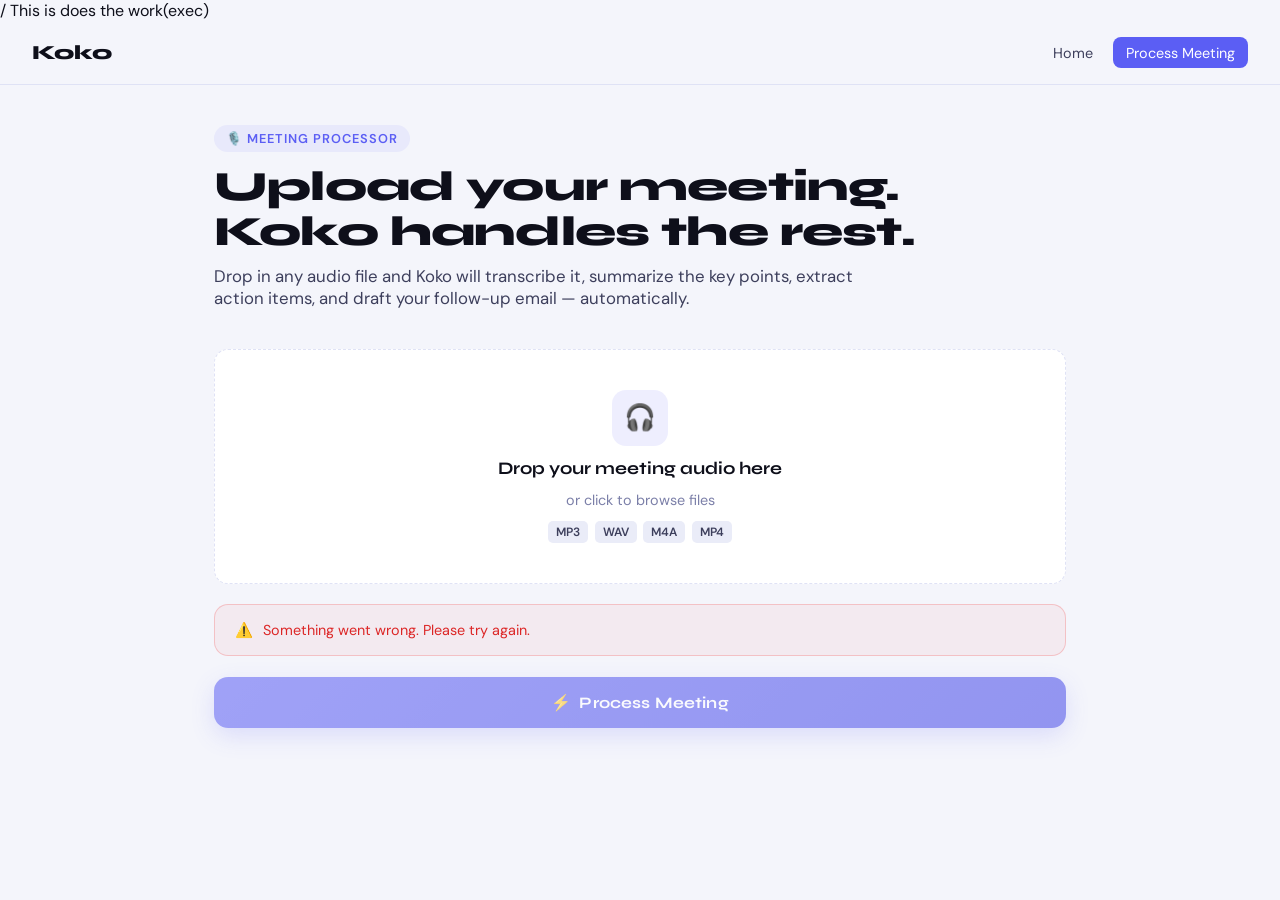
==== frontend/koko-app.html @ b478ce5f "feat: add frontend pages - landing, onboarding and meeting processor" ====
<!DOCTYPE html>
<html lang="en">
<head>                                  / This is does the work(exec) 
<meta charset="UTF-8"/>
<meta name="viewport" content="width=device-width, initial-scale=1.0"/>
<title>Koko — Process Meeting</title>
<link href="https://fonts.googleapis.com/css2?family=Syne:wght@400;600;700;800&family=DM+Sans:ital,wght@0,300;0,400;0,500;1,400&display=swap" rel="stylesheet"/>
<style>
*,*::before,*::after{box-sizing:border-box;margin:0;padding:0}
:root{
  --ink:#0e0f1a;
  --ink2:#3d3f5c;
  --ink3:#7b7fa8;
  --surface:#ffffff;
  --surface2:#f4f5fb;
  --surface3:#eaecf8;
  --accent:#5b5ef4;
  --accent2:#8b8df8;
  --accent-glow:rgba(91,94,244,0.18);
  --border:#dfe2f5;
  --success:#22c55e;
  --radius:14px;
  --shadow:0 8px 32px rgba(14,15,26,0.08);
}
body{font-family:'DM Sans',sans-serif;background:var(--surface2);color:var(--ink);min-height:100vh}

/* NAV */
nav{
  position:sticky;top:0;z-index:50;
  background:rgba(244,245,251,0.85);
  backdrop-filter:blur(12px);
  border-bottom:1px solid var(--border);
  padding:0 2rem;
  height:64px;display:flex;align-items:center;justify-content:space-between;
}
.nav-brand{font-family:'Syne',sans-serif;font-weight:800;font-size:1.25rem;color:var(--ink);text-decoration:none}
.nav-links{display:flex;gap:0.5rem}
.nav-links a{
  font-size:0.9rem;color:var(--ink2);text-decoration:none;
  padding:0.4rem 0.8rem;border-radius:8px;
  transition:background 0.15s,color 0.15s;
}
.nav-links a:hover{background:var(--surface3);color:var(--ink)}
.nav-links a.active{background:var(--accent);color:#fff}

/* LAYOUT */
.page{max-width:900px;margin:0 auto;padding:2.5rem 1.5rem 4rem}

/* HERO */
.page-hero{margin-bottom:2.5rem}
.page-hero .eyebrow{
  display:inline-flex;align-items:center;gap:0.4rem;
  font-size:0.8rem;font-weight:600;letter-spacing:0.08em;text-transform:uppercase;
  color:var(--accent);background:rgba(91,94,244,0.08);
  padding:0.3rem 0.75rem;border-radius:999px;margin-bottom:0.75rem;
}
.page-hero h1{
  font-family:'Syne',sans-serif;font-size:clamp(1.8rem,4vw,2.6rem);
  font-weight:800;line-height:1.1;letter-spacing:-0.02em;color:var(--ink);
  margin-bottom:0.6rem;
}
.page-hero p{color:var(--ink2);font-size:1.05rem;max-width:55ch}

/* UPLOAD CARD */
.upload-card{
  background:var(--surface);border:1.5px dashed var(--border);
  border-radius:var(--radius);padding:2.5rem;
  transition:border-color 0.2s,background 0.2s;
  cursor:pointer;position:relative;
  margin-bottom:1.25rem;
}
.upload-card:hover,.upload-card.dragover{
  border-color:var(--accent);background:rgba(91,94,244,0.03);
}
.upload-inner{display:flex;flex-direction:column;align-items:center;gap:0.75rem;text-align:center}
.upload-icon{
  width:56px;height:56px;border-radius:14px;
  background:rgba(91,94,244,0.1);
  display:flex;align-items:center;justify-content:center;
  font-size:1.6rem;
}
.upload-inner h3{font-family:'Syne',sans-serif;font-size:1.1rem;font-weight:700;color:var(--ink)}
.upload-inner p{color:var(--ink3);font-size:0.9rem}
.upload-inner .formats{
  display:flex;gap:0.4rem;flex-wrap:wrap;justify-content:center;
}
.format-tag{
  font-size:0.75rem;font-weight:600;
  padding:0.2rem 0.5rem;border-radius:5px;
  background:var(--surface3);color:var(--ink2);
}
#fileInput{display:none}
.file-chosen{
  display:none;align-items:center;gap:0.75rem;
  background:rgba(91,94,244,0.06);border:1px solid var(--accent);
  border-radius:10px;padding:0.75rem 1rem;margin-top:0.5rem;width:100%;
}
.file-chosen .file-icon{font-size:1.4rem}
.file-chosen .file-name{font-weight:600;font-size:0.95rem;color:var(--ink)}
.file-chosen .file-size{font-size:0.82rem;color:var(--ink3)}
.file-chosen .remove-btn{
  margin-left:auto;background:none;border:none;
  color:var(--ink3);cursor:pointer;font-size:1.1rem;
  padding:0.2rem;border-radius:5px;
  transition:color 0.15s;
}
.file-chosen .remove-btn:hover{color:#ef4444}

/* PROCESS BTN */
.process-btn{
  width:100%;padding:1rem;
  background:linear-gradient(135deg,var(--accent) 0%,#4347e8 100%);
  color:#fff;border:none;border-radius:var(--radius);
  font-family:'Syne',sans-serif;font-weight:700;font-size:1rem;
  cursor:pointer;letter-spacing:0.01em;
  box-shadow:0 8px 24px rgba(91,94,244,0.3);
  transition:transform 0.15s,box-shadow 0.15s,opacity 0.15s;
  display:flex;align-items:center;justify-content:center;gap:0.5rem;
}
.process-btn:hover:not(:disabled){transform:translateY(-1px);box-shadow:0 12px 28px rgba(91,94,244,0.38)}
.process-btn:disabled{opacity:0.55;cursor:not-allowed;transform:none}

/* LOADING */
.loading-state{display:none;text-align:center;padding:3rem 2rem}
.spinner{
  width:44px;height:44px;border-radius:50%;
  border:3px solid var(--surface3);
  border-top-color:var(--accent);
  animation:spin 0.8s linear infinite;
  margin:0 auto 1rem;
}
@keyframes spin{to{transform:rotate(360deg)}}
.loading-state p{color:var(--ink2);font-size:0.95rem}
.loading-steps{display:flex;flex-direction:column;gap:0.5rem;margin-top:1.25rem;text-align:left;max-width:280px;margin-left:auto;margin-right:auto}
.loading-step{
  display:flex;align-items:center;gap:0.6rem;
  font-size:0.88rem;color:var(--ink3);
  transition:color 0.3s;
}
.loading-step.active{color:var(--accent);font-weight:500}
.loading-step.done{color:var(--success)}
.step-dot{
  width:8px;height:8px;border-radius:50%;
  background:var(--border);flex-shrink:0;
  transition:background 0.3s;
}
.loading-step.active .step-dot{background:var(--accent)}
.loading-step.done .step-dot{background:var(--success)}

/* RESULTS */
.results{display:none;margin-top:2rem}
.results-header{
  display:flex;align-items:center;justify-content:space-between;
  margin-bottom:1.5rem;flex-wrap:wrap;gap:0.75rem;
}
.results-header h2{
  font-family:'Syne',sans-serif;font-size:1.4rem;font-weight:800;color:var(--ink)
}
.success-badge{
  display:inline-flex;align-items:center;gap:0.4rem;
  font-size:0.82rem;font-weight:600;
  color:var(--success);background:rgba(34,197,94,0.1);
  padding:0.3rem 0.75rem;border-radius:999px;
}

.result-tabs{
  display:flex;gap:0.4rem;border-bottom:2px solid var(--border);
  margin-bottom:1.5rem;overflow-x:auto;
}
.tab-btn{
  background:none;border:none;cursor:pointer;
  font-family:'DM Sans',sans-serif;font-size:0.9rem;font-weight:500;
  color:var(--ink3);padding:0.6rem 1rem;
  border-bottom:2px solid transparent;margin-bottom:-2px;
  transition:color 0.15s,border-color 0.15s;white-space:nowrap;
}
.tab-btn.active{color:var(--accent);border-bottom-color:var(--accent);font-weight:600}
.tab-btn:hover:not(.active){color:var(--ink2)}

.tab-panel{display:none}
.tab-panel.active{display:block}

.result-box{
  background:var(--surface);border:1px solid var(--border);
  border-radius:var(--radius);overflow:hidden;
}
.result-box-header{
  display:flex;align-items:center;justify-content:space-between;
  padding:0.9rem 1.1rem;border-bottom:1px solid var(--border);
  background:var(--surface2);
}
.result-box-header span{font-size:0.85rem;font-weight:600;color:var(--ink2)}
.copy-btn{
  background:none;border:1px solid var(--border);border-radius:7px;
  padding:0.3rem 0.7rem;font-size:0.8rem;font-weight:500;
  color:var(--ink3);cursor:pointer;
  transition:background 0.15s,color 0.15s;display:flex;align-items:center;gap:0.3rem;
}
.copy-btn:hover{background:var(--surface3);color:var(--ink)}
.copy-btn.copied{color:var(--success);border-color:var(--success)}
.result-content{
  padding:1.25rem;font-size:0.93rem;line-height:1.75;
  color:var(--ink2);white-space:pre-wrap;max-height:400px;overflow-y:auto;
}

/* RESET */
.reset-btn{
  background:none;border:1px solid var(--border);
  border-radius:var(--radius);padding:0.7rem 1.2rem;
  font-family:'Syne',sans-serif;font-weight:600;font-size:0.9rem;
  color:var(--ink2);cursor:pointer;
  transition:background 0.15s,color 0.15s;margin-top:1.5rem;
}
.reset-btn:hover{background:var(--surface3);color:var(--ink)}

/* ERROR */
.error-box{
  display:none;background:rgba(239,68,68,0.06);
  border:1px solid rgba(239,68,68,0.25);
  border-radius:var(--radius);padding:1rem 1.25rem;
  color:#dc2626;font-size:0.9rem;margin-top:1rem;
  display:flex;align-items:flex-start;gap:0.6rem;
}
.error-box.visible{display:flex}

@media(max-width:600px){
  nav{padding:0 1rem}
  .page{padding:1.5rem 1rem 3rem}
  .upload-card{padding:1.75rem 1.25rem}
}
</style>
</head>
<body>

<nav>
  <a href="koko.html" class="nav-brand">Koko</a>
  <div class="nav-links">
    <a href="koko.html">Home</a>
    <a href="koko-app.html" class="active">Process Meeting</a>
  </div>
</nav>

<div class="page">

  <div class="page-hero">
    <div class="eyebrow">🎙️ Meeting Processor</div>
    <h1>Upload your meeting.<br/>Koko handles the rest.</h1>
    <p>Drop in any audio file and Koko will transcribe it, summarize the key points, extract action items, and draft your follow-up email — automatically.</p>
  </div>

  <!-- UPLOAD -->
  <div class="upload-card" id="dropZone" onclick="document.getElementById('fileInput').click()">
    <div class="upload-inner">
      <div class="upload-icon">🎧</div>
      <h3>Drop your meeting audio here</h3>
      <p>or click to browse files</p>
      <div class="formats">
        <span class="format-tag">MP3</span>
        <span class="format-tag">WAV</span>
        <span class="format-tag">M4A</span>
        <span class="format-tag">MP4</span>
      </div>
    </div>
  </div>

  <div class="file-chosen" id="fileChosen">
    <div class="file-icon">🎵</div>
    <div>
      <div class="file-name" id="fileName">—</div>
      <div class="file-size" id="fileSize">—</div>
    </div>
    <button class="remove-btn" id="removeBtn" onclick="removeFile(event)">✕</button>
  </div>

  <input type="file" id="fileInput" accept="audio/*,.mp3,.wav,.m4a,.mp4"/>

  <div class="error-box" id="errorBox">
    <span>⚠️</span>
    <span id="errorMsg">Something went wrong. Please try again.</span>
  </div>

  <br/>
  <button class="process-btn" id="processBtn" onclick="processMeeting()" disabled>
    <span>⚡</span> Process Meeting
  </button>

  <!-- LOADING -->
  <div class="loading-state" id="loadingState">
    <div class="spinner"></div>
    <p>Koko is working on your meeting…</p>
    <div class="loading-steps">
      <div class="loading-step active" id="step1"><div class="step-dot"></div> Uploading audio file</div>
      <div class="loading-step" id="step2"><div class="step-dot"></div> Transcribing with Whisper</div>
      <div class="loading-step" id="step3"><div class="step-dot"></div> Analysing with Groq AI</div>
      <div class="loading-step" id="step4"><div class="step-dot"></div> Generating your outputs</div>
    </div>
  </div>

  <!-- RESULTS -->
  <div class="results" id="results">
    <div class="results-header">
      <h2>Meeting Processed ✓</h2>
      <span class="success-badge">✓ Koko is done</span>
    </div>

    <div class="result-tabs">
      <button class="tab-btn active" onclick="switchTab('transcript',this)">📝 Transcript</button>
      <button class="tab-btn" onclick="switchTab('summary',this)">📋 Summary</button>
      <button class="tab-btn" onclick="switchTab('actions',this)">✅ Action Items</button>
      <button class="tab-btn" onclick="switchTab('email',this)">✉️ Draft Email</button>
    </div>

    <!-- Transcript -->
    <div class="tab-panel active" id="tab-transcript">
      <div class="result-box">
        <div class="result-box-header">
          <span>Full Transcript</span>
          <button class="copy-btn" onclick="copyContent('transcriptContent',this)">📋 Copy</button>
        </div>
        <div class="result-content" id="transcriptContent"></div>
      </div>
    </div>

    <!-- Summary -->
    <div class="tab-panel" id="tab-summary">
      <div class="result-box">
        <div class="result-box-header">
          <span>Meeting Summary</span>
          <button class="copy-btn" onclick="copyContent('summaryContent',this)">📋 Copy</button>
        </div>
        <div class="result-content" id="summaryContent"></div>
      </div>
    </div>

    <!-- Action Items -->
    <div class="tab-panel" id="tab-actions">
      <div class="result-box">
        <div class="result-box-header">
          <span>Action Items</span>
          <button class="copy-btn" onclick="copyContent('actionsContent',this)">📋 Copy</button>
        </div>
        <div class="result-content" id="actionsContent"></div>
      </div>
    </div>

    <!-- Email -->
    <div class="tab-panel" id="tab-email">
      <div class="result-box">
        <div class="result-box-header">
          <span>Draft Follow-up Email</span>
          <button class="copy-btn" onclick="copyContent('emailContent',this)">📋 Copy</button>
        </div>
        <div class="result-content" id="emailContent"></div>
      </div>
    </div>

    <button class="reset-btn" onclick="resetApp()">↩ Process another meeting</button>
  </div>

</div>

<script>
const API_BASE = "http://127.0.0.1:8000";
let selectedFile = null;

// File input
document.getElementById('fileInput').addEventListener('change', e => {
  if(e.target.files[0]) handleFile(e.target.files[0]);
});

// Drag and drop
const dropZone = document.getElementById('dropZone');
dropZone.addEventListener('dragover', e => { e.preventDefault(); dropZone.classList.add('dragover'); });
dropZone.addEventListener('dragleave', () => dropZone.classList.remove('dragover'));
dropZone.addEventListener('drop', e => {
  e.preventDefault();
  dropZone.classList.remove('dragover');
  if(e.dataTransfer.files[0]) handleFile(e.dataTransfer.files[0]);
});

function handleFile(file) {
  selectedFile = file;
  document.getElementById('fileName').textContent = file.name;
  document.getElementById('fileSize').textContent = (file.size / (1024*1024)).toFixed(2) + ' MB';
  document.getElementById('fileChosen').style.display = 'flex';
  document.getElementById('processBtn').disabled = false;
  hideError();
}

function removeFile(e) {
  e.stopPropagation();
  selectedFile = null;
  document.getElementById('fileInput').value = '';
  document.getElementById('fileChosen').style.display = 'none';
  document.getElementById('processBtn').disabled = true;
}

function showError(msg) {
  const box = document.getElementById('errorBox');
  document.getElementById('errorMsg').textContent = msg;
  box.classList.add('visible');
}

function hideError() {
  document.getElementById('errorBox').classList.remove('visible');
}

// Loading steps animation
function animateSteps() {
  const steps = ['step1','step2','step3','step4'];
  let i = 0;
  const interval = setInterval(() => {
    if(i > 0) {
      document.getElementById(steps[i-1]).classList.remove('active');
      document.getElementById(steps[i-1]).classList.add('done');
    }
    if(i < steps.length) {
      document.getElementById(steps[i]).classList.add('active');
      i++;
    } else {
      clearInterval(interval);
    }
  }, 2500);
  return interval;
}

async function processMeeting() {
  if(!selectedFile) return;

  hideError();
  document.getElementById('processBtn').style.display = 'none';
  document.getElementById('loadingState').style.display = 'block';
  document.getElementById('results').style.display = 'none';

  // Reset steps
  ['step1','step2','step3','step4'].forEach(s => {
    document.getElementById(s).classList.remove('active','done');
  });
  document.getElementById('step1').classList.add('active');
  const stepInterval = animateSteps();

  try {
    const formData = new FormData();
    formData.append('audio', selectedFile);

    const response = await fetch(`${API_BASE}/process-meeting`, {
      method: 'POST',
      body: formData
    });

    clearInterval(stepInterval);

    if(!response.ok) {
      const err = await response.json().catch(() => ({}));
      throw new Error(err.detail || `Server error: ${response.status}`);
    }

    const data = await response.json();

    // Parse the analysis JSON from Groq
    let summary = '', actionItems = '', draftEmail = '';
    try {
      const analysis = JSON.parse(data.analysis);
      summary = analysis.summary || data.analysis;
      actionItems = Array.isArray(analysis.action_items)
        ? analysis.action_items.map((item, i) => `${i+1}. ${item}`).join('\n')
        : (analysis.action_items || 'No action items found.');
      draftEmail = analysis.draft_email || 'No draft email generated.';
    } catch {
      summary = data.analysis;
      actionItems = 'Could not parse action items.';
      draftEmail = 'Could not parse draft email.';
    }

    document.getElementById('transcriptContent').textContent = data.transcript || 'No transcript available.';
    document.getElementById('summaryContent').textContent = summary;
    document.getElementById('actionsContent').textContent = actionItems;
    document.getElementById('emailContent').textContent = draftEmail;

    document.getElementById('loadingState').style.display = 'none';
    document.getElementById('results').style.display = 'block';

  } catch(err) {
    clearInterval(stepInterval);
    document.getElementById('loadingState').style.display = 'none';
    document.getElementById('processBtn').style.display = 'flex';
    showError(err.message || 'Something went wrong. Is your backend running?');
  }
}

function switchTab(name, btn) {
  document.querySelectorAll('.tab-panel').forEach(p => p.classList.remove('active'));
  document.querySelectorAll('.tab-btn').forEach(b => b.classList.remove('active'));
  document.getElementById('tab-' + name).classList.add('active');
  btn.classList.add('active');
}

function copyContent(id, btn) {
  const text = document.getElementById(id).textContent;
  navigator.clipboard.writeText(text).then(() => {
    btn.textContent = '✓ Copied';
    btn.classList.add('copied');
    setTimeout(() => {
      btn.textContent = '📋 Copy';
      btn.classList.remove('copied');
    }, 2000);
  });
}

function resetApp() {
  selectedFile = null;
  document.getElementById('fileInput').value = '';
  document.getElementById('fileChosen').style.display = 'none';
  document.getElementById('processBtn').disabled = true;
  document.getElementById('processBtn').style.display = 'flex';
  document.getElementById('results').style.display = 'none';
  hideError();
  window.scrollTo({top:0,behavior:'smooth'});
}
</script>
</body>
</html>
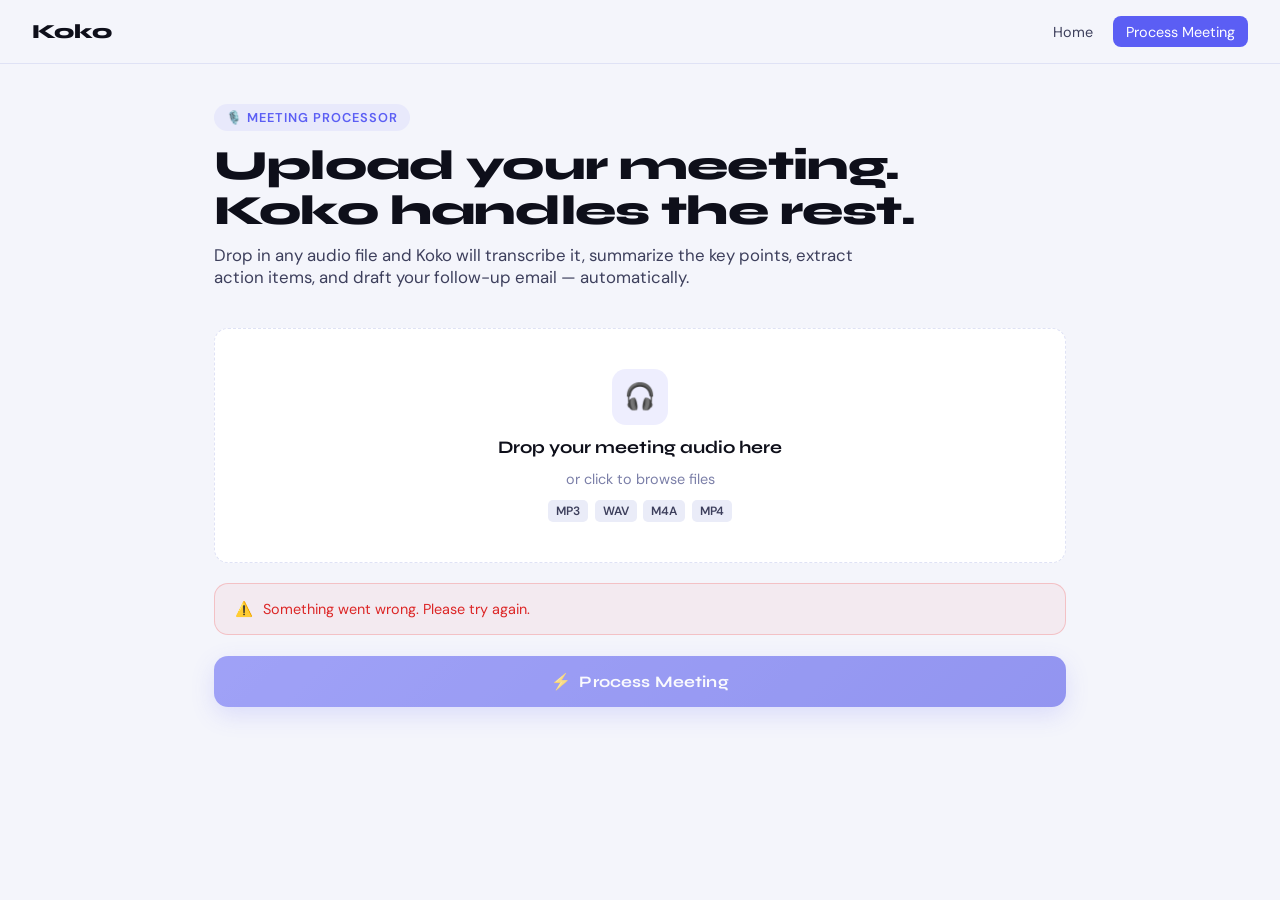
==== commit fdb4c7c1: "Fix: Fronted reach to backend" ====
--- a/frontend/koko-app.html
+++ b/frontend/koko-app.html
@@ -1,9 +1,9 @@
 <!DOCTYPE html>
 <html lang="en">
-<head>                                  / This is does the work(exec) 
+<head>                                  
 <meta charset="UTF-8"/>
 <meta name="viewport" content="width=device-width, initial-scale=1.0"/>
-<title>Koko — Process Meeting</title>
+<title>Koko: Process Meeting</title>
 <link href="https://fonts.googleapis.com/css2?family=Syne:wght@400;600;700;800&family=DM+Sans:ital,wght@0,300;0,400;0,500;1,400&display=swap" rel="stylesheet"/>
 <style>
 *,*::before,*::after{box-sizing:border-box;margin:0;padding:0}
@@ -360,7 +360,7 @@
 </div>
 
 <script>
-const API_BASE = "http://127.0.0.1:8000";
+const API_BASE = "https://koko-fed4.onrender.com";
 let selectedFile = null;
 
 // File input
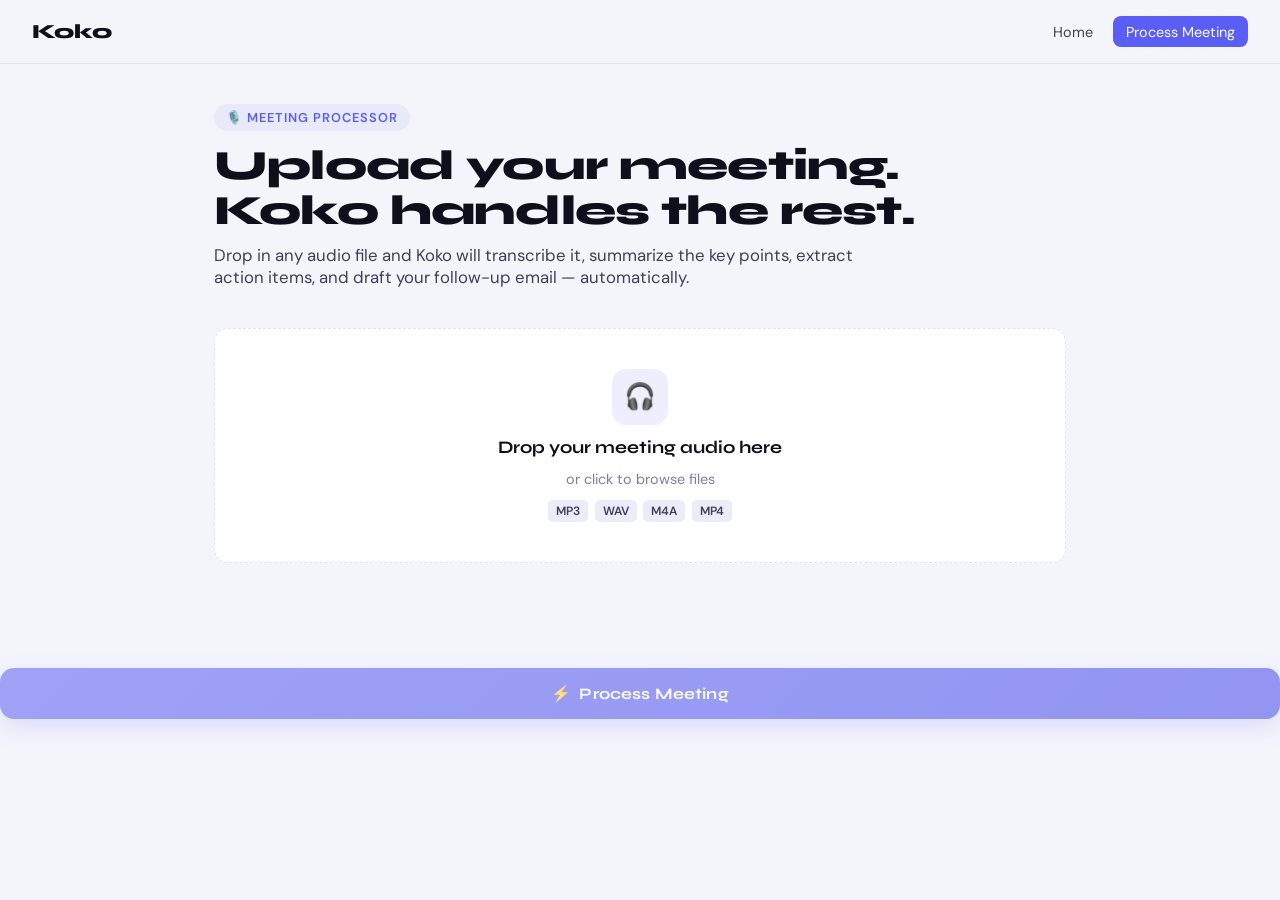
==== commit a32a4da9: "Fix: Something went wrong error" ====
--- a/frontend/koko-app.html
+++ b/frontend/koko-app.html
@@ -274,9 +274,6 @@
 
   <input type="file" id="fileInput" accept="audio/*,.mp3,.wav,.m4a,.mp4"/>
 
-  <div class="error-box" id="errorBox">
-    <span>⚠️</span>
-    <span id="errorMsg">Something went wrong. Please try again.</span>
   </div>
 
   <br/>
@@ -450,10 +447,9 @@
 
     clearInterval(stepInterval);
 
-    if(!response.ok) {
-      const err = await response.json().catch(() => ({}));
-      throw new Error(err.detail || `Server error: ${response.status}`);
-    }
+  document.getElementById('loadingState').style.display = 'none';
+  document.getElementById('results').style.display = 'block';
+  hideError(); // add this line right here
 
     const data = await response.json();
 
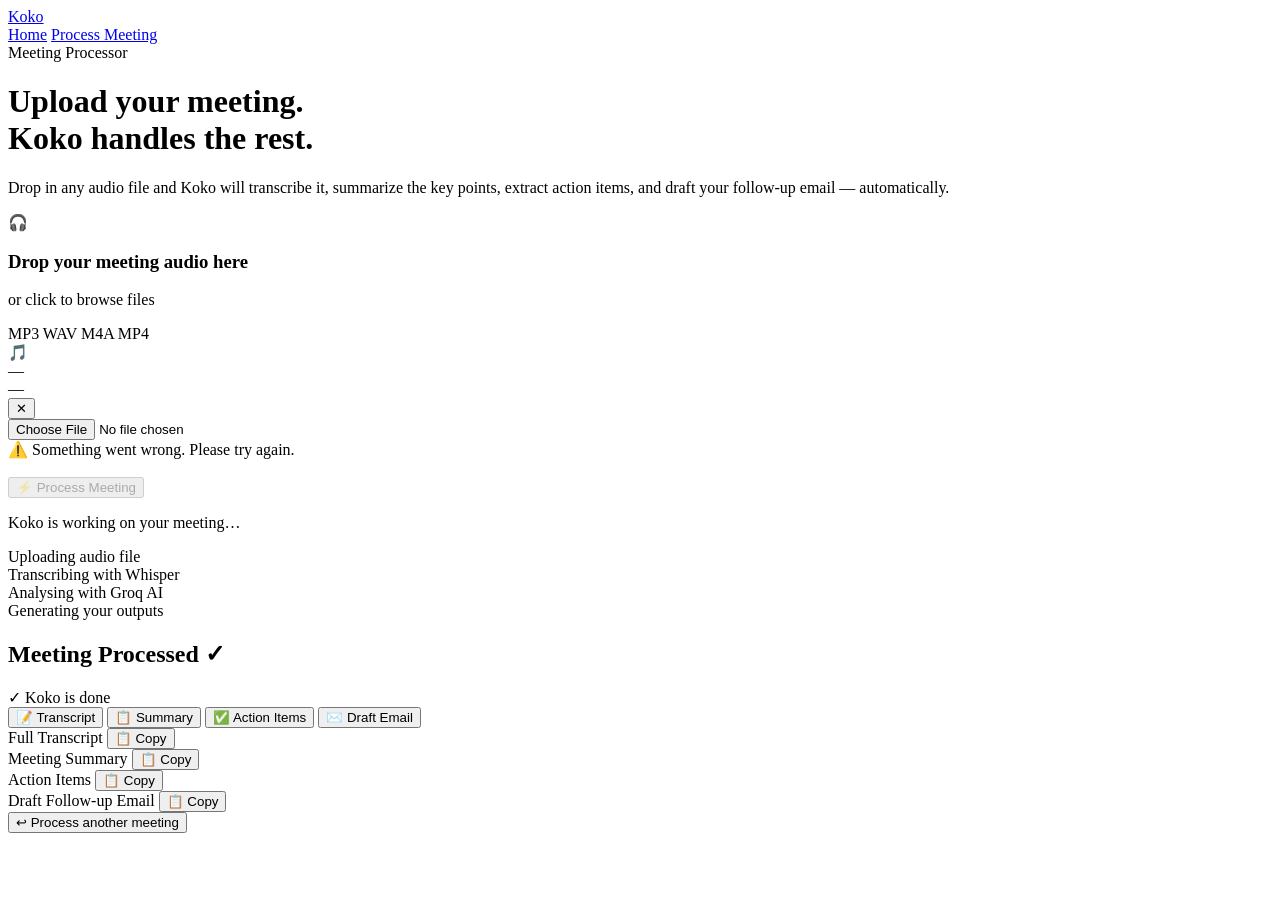
==== commit d7ab3dc7: "fix: error box visibility bug, restore page wrapper, extract CSS to separate file" ====
--- a/frontend/koko-app.html
+++ b/frontend/koko-app.html
@@ -1,234 +1,11 @@
 <!DOCTYPE html>
 <html lang="en">
-<head>                                  
+<head>
 <meta charset="UTF-8"/>
 <meta name="viewport" content="width=device-width, initial-scale=1.0"/>
 <title>Koko: Process Meeting</title>
 <link href="https://fonts.googleapis.com/css2?family=Syne:wght@400;600;700;800&family=DM+Sans:ital,wght@0,300;0,400;0,500;1,400&display=swap" rel="stylesheet"/>
-<style>
-*,*::before,*::after{box-sizing:border-box;margin:0;padding:0}
-:root{
-  --ink:#0e0f1a;
-  --ink2:#3d3f5c;
-  --ink3:#7b7fa8;
-  --surface:#ffffff;
-  --surface2:#f4f5fb;
-  --surface3:#eaecf8;
-  --accent:#5b5ef4;
-  --accent2:#8b8df8;
-  --accent-glow:rgba(91,94,244,0.18);
-  --border:#dfe2f5;
-  --success:#22c55e;
-  --radius:14px;
-  --shadow:0 8px 32px rgba(14,15,26,0.08);
-}
-body{font-family:'DM Sans',sans-serif;background:var(--surface2);color:var(--ink);min-height:100vh}
-
-/* NAV */
-nav{
-  position:sticky;top:0;z-index:50;
-  background:rgba(244,245,251,0.85);
-  backdrop-filter:blur(12px);
-  border-bottom:1px solid var(--border);
-  padding:0 2rem;
-  height:64px;display:flex;align-items:center;justify-content:space-between;
-}
-.nav-brand{font-family:'Syne',sans-serif;font-weight:800;font-size:1.25rem;color:var(--ink);text-decoration:none}
-.nav-links{display:flex;gap:0.5rem}
-.nav-links a{
-  font-size:0.9rem;color:var(--ink2);text-decoration:none;
-  padding:0.4rem 0.8rem;border-radius:8px;
-  transition:background 0.15s,color 0.15s;
-}
-.nav-links a:hover{background:var(--surface3);color:var(--ink)}
-.nav-links a.active{background:var(--accent);color:#fff}
-
-/* LAYOUT */
-.page{max-width:900px;margin:0 auto;padding:2.5rem 1.5rem 4rem}
-
-/* HERO */
-.page-hero{margin-bottom:2.5rem}
-.page-hero .eyebrow{
-  display:inline-flex;align-items:center;gap:0.4rem;
-  font-size:0.8rem;font-weight:600;letter-spacing:0.08em;text-transform:uppercase;
-  color:var(--accent);background:rgba(91,94,244,0.08);
-  padding:0.3rem 0.75rem;border-radius:999px;margin-bottom:0.75rem;
-}
-.page-hero h1{
-  font-family:'Syne',sans-serif;font-size:clamp(1.8rem,4vw,2.6rem);
-  font-weight:800;line-height:1.1;letter-spacing:-0.02em;color:var(--ink);
-  margin-bottom:0.6rem;
-}
-.page-hero p{color:var(--ink2);font-size:1.05rem;max-width:55ch}
-
-/* UPLOAD CARD */
-.upload-card{
-  background:var(--surface);border:1.5px dashed var(--border);
-  border-radius:var(--radius);padding:2.5rem;
-  transition:border-color 0.2s,background 0.2s;
-  cursor:pointer;position:relative;
-  margin-bottom:1.25rem;
-}
-.upload-card:hover,.upload-card.dragover{
-  border-color:var(--accent);background:rgba(91,94,244,0.03);
-}
-.upload-inner{display:flex;flex-direction:column;align-items:center;gap:0.75rem;text-align:center}
-.upload-icon{
-  width:56px;height:56px;border-radius:14px;
-  background:rgba(91,94,244,0.1);
-  display:flex;align-items:center;justify-content:center;
-  font-size:1.6rem;
-}
-.upload-inner h3{font-family:'Syne',sans-serif;font-size:1.1rem;font-weight:700;color:var(--ink)}
-.upload-inner p{color:var(--ink3);font-size:0.9rem}
-.upload-inner .formats{
-  display:flex;gap:0.4rem;flex-wrap:wrap;justify-content:center;
-}
-.format-tag{
-  font-size:0.75rem;font-weight:600;
-  padding:0.2rem 0.5rem;border-radius:5px;
-  background:var(--surface3);color:var(--ink2);
-}
-#fileInput{display:none}
-.file-chosen{
-  display:none;align-items:center;gap:0.75rem;
-  background:rgba(91,94,244,0.06);border:1px solid var(--accent);
-  border-radius:10px;padding:0.75rem 1rem;margin-top:0.5rem;width:100%;
-}
-.file-chosen .file-icon{font-size:1.4rem}
-.file-chosen .file-name{font-weight:600;font-size:0.95rem;color:var(--ink)}
-.file-chosen .file-size{font-size:0.82rem;color:var(--ink3)}
-.file-chosen .remove-btn{
-  margin-left:auto;background:none;border:none;
-  color:var(--ink3);cursor:pointer;font-size:1.1rem;
-  padding:0.2rem;border-radius:5px;
-  transition:color 0.15s;
-}
-.file-chosen .remove-btn:hover{color:#ef4444}
-
-/* PROCESS BTN */
-.process-btn{
-  width:100%;padding:1rem;
-  background:linear-gradient(135deg,var(--accent) 0%,#4347e8 100%);
-  color:#fff;border:none;border-radius:var(--radius);
-  font-family:'Syne',sans-serif;font-weight:700;font-size:1rem;
-  cursor:pointer;letter-spacing:0.01em;
-  box-shadow:0 8px 24px rgba(91,94,244,0.3);
-  transition:transform 0.15s,box-shadow 0.15s,opacity 0.15s;
-  display:flex;align-items:center;justify-content:center;gap:0.5rem;
-}
-.process-btn:hover:not(:disabled){transform:translateY(-1px);box-shadow:0 12px 28px rgba(91,94,244,0.38)}
-.process-btn:disabled{opacity:0.55;cursor:not-allowed;transform:none}
-
-/* LOADING */
-.loading-state{display:none;text-align:center;padding:3rem 2rem}
-.spinner{
-  width:44px;height:44px;border-radius:50%;
-  border:3px solid var(--surface3);
-  border-top-color:var(--accent);
-  animation:spin 0.8s linear infinite;
-  margin:0 auto 1rem;
-}
-@keyframes spin{to{transform:rotate(360deg)}}
-.loading-state p{color:var(--ink2);font-size:0.95rem}
-.loading-steps{display:flex;flex-direction:column;gap:0.5rem;margin-top:1.25rem;text-align:left;max-width:280px;margin-left:auto;margin-right:auto}
-.loading-step{
-  display:flex;align-items:center;gap:0.6rem;
-  font-size:0.88rem;color:var(--ink3);
-  transition:color 0.3s;
-}
-.loading-step.active{color:var(--accent);font-weight:500}
-.loading-step.done{color:var(--success)}
-.step-dot{
-  width:8px;height:8px;border-radius:50%;
-  background:var(--border);flex-shrink:0;
-  transition:background 0.3s;
-}
-.loading-step.active .step-dot{background:var(--accent)}
-.loading-step.done .step-dot{background:var(--success)}
-
-/* RESULTS */
-.results{display:none;margin-top:2rem}
-.results-header{
-  display:flex;align-items:center;justify-content:space-between;
-  margin-bottom:1.5rem;flex-wrap:wrap;gap:0.75rem;
-}
-.results-header h2{
-  font-family:'Syne',sans-serif;font-size:1.4rem;font-weight:800;color:var(--ink)
-}
-.success-badge{
-  display:inline-flex;align-items:center;gap:0.4rem;
-  font-size:0.82rem;font-weight:600;
-  color:var(--success);background:rgba(34,197,94,0.1);
-  padding:0.3rem 0.75rem;border-radius:999px;
-}
-
-.result-tabs{
-  display:flex;gap:0.4rem;border-bottom:2px solid var(--border);
-  margin-bottom:1.5rem;overflow-x:auto;
-}
-.tab-btn{
-  background:none;border:none;cursor:pointer;
-  font-family:'DM Sans',sans-serif;font-size:0.9rem;font-weight:500;
-  color:var(--ink3);padding:0.6rem 1rem;
-  border-bottom:2px solid transparent;margin-bottom:-2px;
-  transition:color 0.15s,border-color 0.15s;white-space:nowrap;
-}
-.tab-btn.active{color:var(--accent);border-bottom-color:var(--accent);font-weight:600}
-.tab-btn:hover:not(.active){color:var(--ink2)}
-
-.tab-panel{display:none}
-.tab-panel.active{display:block}
-
-.result-box{
-  background:var(--surface);border:1px solid var(--border);
-  border-radius:var(--radius);overflow:hidden;
-}
-.result-box-header{
-  display:flex;align-items:center;justify-content:space-between;
-  padding:0.9rem 1.1rem;border-bottom:1px solid var(--border);
-  background:var(--surface2);
-}
-.result-box-header span{font-size:0.85rem;font-weight:600;color:var(--ink2)}
-.copy-btn{
-  background:none;border:1px solid var(--border);border-radius:7px;
-  padding:0.3rem 0.7rem;font-size:0.8rem;font-weight:500;
-  color:var(--ink3);cursor:pointer;
-  transition:background 0.15s,color 0.15s;display:flex;align-items:center;gap:0.3rem;
-}
-.copy-btn:hover{background:var(--surface3);color:var(--ink)}
-.copy-btn.copied{color:var(--success);border-color:var(--success)}
-.result-content{
-  padding:1.25rem;font-size:0.93rem;line-height:1.75;
-  color:var(--ink2);white-space:pre-wrap;max-height:400px;overflow-y:auto;
-}
-
-/* RESET */
-.reset-btn{
-  background:none;border:1px solid var(--border);
-  border-radius:var(--radius);padding:0.7rem 1.2rem;
-  font-family:'Syne',sans-serif;font-weight:600;font-size:0.9rem;
-  color:var(--ink2);cursor:pointer;
-  transition:background 0.15s,color 0.15s;margin-top:1.5rem;
-}
-.reset-btn:hover{background:var(--surface3);color:var(--ink)}
-
-/* ERROR */
-.error-box{
-  display:none;background:rgba(239,68,68,0.06);
-  border:1px solid rgba(239,68,68,0.25);
-  border-radius:var(--radius);padding:1rem 1.25rem;
-  color:#dc2626;font-size:0.9rem;margin-top:1rem;
-  display:flex;align-items:flex-start;gap:0.6rem;
-}
-.error-box.visible{display:flex}
-
-@media(max-width:600px){
-  nav{padding:0 1rem}
-  .page{padding:1.5rem 1rem 3rem}
-  .upload-card{padding:1.75rem 1.25rem}
-}
-</style>
+<link rel="stylesheet" href="koko-app.css"/>
 </head>
 <body>
 
@@ -243,7 +20,7 @@
 <div class="page">
 
   <div class="page-hero">
-    <div class="eyebrow">🎙️ Meeting Processor</div>
+    <div class="eyebrow">Meeting Processor</div>
     <h1>Upload your meeting.<br/>Koko handles the rest.</h1>
     <p>Drop in any audio file and Koko will transcribe it, summarize the key points, extract action items, and draft your follow-up email — automatically.</p>
   </div>
@@ -274,6 +51,9 @@
 
   <input type="file" id="fileInput" accept="audio/*,.mp3,.wav,.m4a,.mp4"/>
 
+  <div class="error-box" id="errorBox">
+    <span>⚠️</span>
+    <span id="errorMsg">Something went wrong. Please try again.</span>
   </div>
 
   <br/>
@@ -360,12 +140,10 @@
 const API_BASE = "https://koko-fed4.onrender.com";
 let selectedFile = null;
 
-// File input
 document.getElementById('fileInput').addEventListener('change', e => {
   if(e.target.files[0]) handleFile(e.target.files[0]);
 });
 
-// Drag and drop
 const dropZone = document.getElementById('dropZone');
 dropZone.addEventListener('dragover', e => { e.preventDefault(); dropZone.classList.add('dragover'); });
 dropZone.addEventListener('dragleave', () => dropZone.classList.remove('dragover'));
@@ -402,7 +180,6 @@
   document.getElementById('errorBox').classList.remove('visible');
 }
 
-// Loading steps animation
 function animateSteps() {
   const steps = ['step1','step2','step3','step4'];
   let i = 0;
@@ -429,7 +206,6 @@
   document.getElementById('loadingState').style.display = 'block';
   document.getElementById('results').style.display = 'none';
 
-  // Reset steps
   ['step1','step2','step3','step4'].forEach(s => {
     document.getElementById(s).classList.remove('active','done');
   });
@@ -447,13 +223,13 @@
 
     clearInterval(stepInterval);
 
-  document.getElementById('loadingState').style.display = 'none';
-  document.getElementById('results').style.display = 'block';
-  hideError(); // add this line right here
+    if(!response.ok) {
+      const err = await response.json().catch(() => ({}));
+      throw new Error(err.detail || `Server error: ${response.status}`);
+    }
 
     const data = await response.json();
 
-    // Parse the analysis JSON from Groq
     let summary = '', actionItems = '', draftEmail = '';
     try {
       const analysis = JSON.parse(data.analysis);
